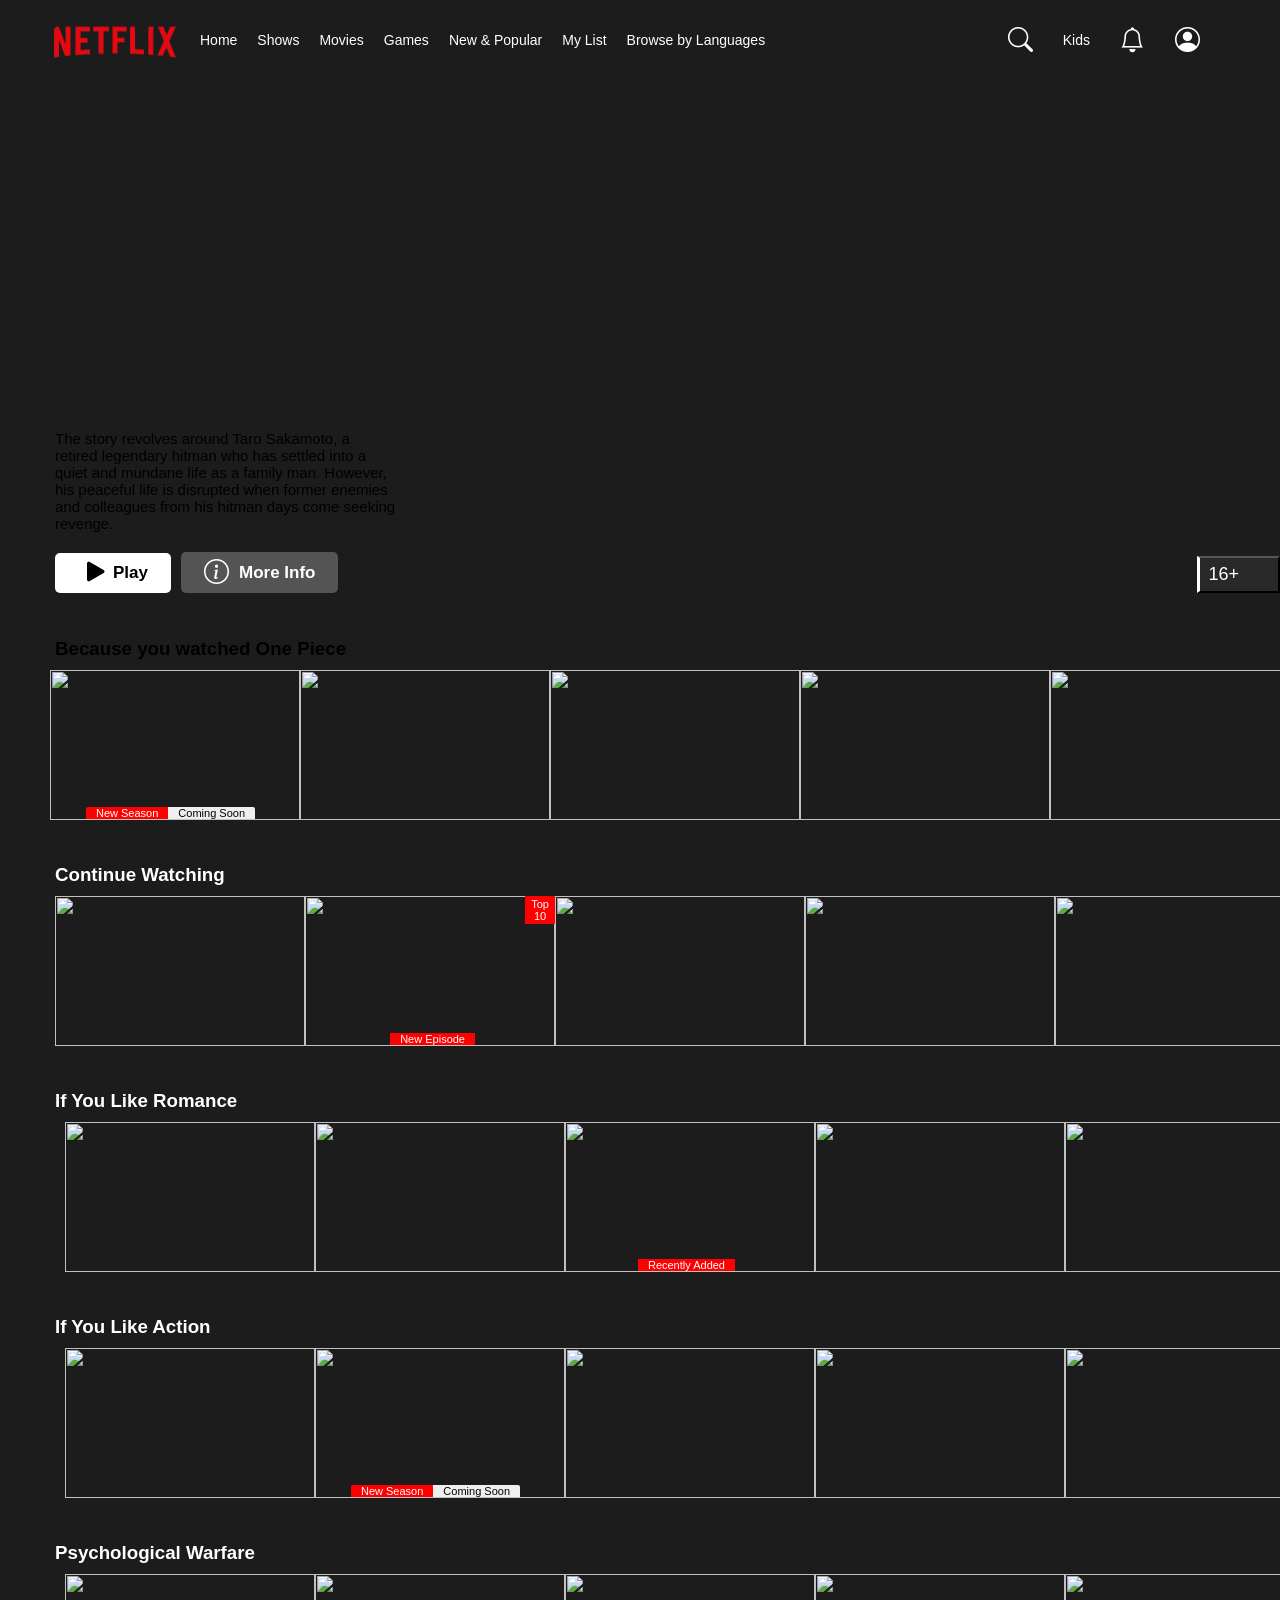
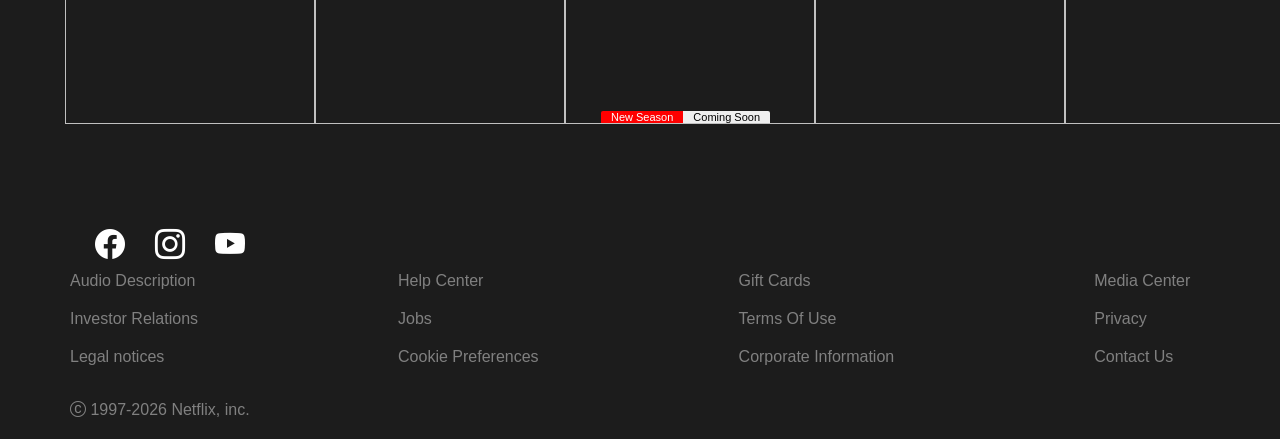
==== index.html @ 8e489f57 "first commit" ====
<!DOCTYPE html>
<html lang="en">
<head>
    <meta charset="UTF-8">
    <meta name="viewport" content="width=device-width, initial-scale=1.0">
    <title>Home - Netflix</title>
    <link rel="stylesheet" href="Index.css">
</head>
<body>
    <div class="bg-img">
        <section>
            <nav>
                <div class="nav-bar">
                    <img src="./Images/images-removebg-preview.png" alt="">
                    <ul>
                        <li class="nav-bar-link"><a href="#">Home</a></li>
                        <li class="nav-bar-link"><a href="#">Shows</a></li>
                        <li class="nav-bar-link"><a href="#">Movies</a></li>
                        <li class="nav-bar-link"><a href="#">Games</a></li>
                        <li class="nav-bar-link"><a href="#">New & Popular</a></li>
                        <li class="nav-bar-link"><a href="#">My List</a></li>
                        <li class="nav-bar-link"><a href="#">Browse by Languages</a></li>
                    </ul>
                </div>
                <div class="nav-accessories">
                    <button class="search"><a href="#"><i class="bi bi-search"></i></a></button>
                    <button class="kids"><a href="#">Kids</a></button>
                    <button class="bell"><a href="#"><i class="bi bi-bell"></i></a></button>
                    <button class="profile"><a href="#"><i class="bi bi-person-circle"></i></a></button>
                </div>
            </nav>
        </section>
        <section>
            <div class="about">
                <div class="about-text">
                    <p>The story revolves around Taro Sakamoto, a retired legendary hitman who has settled into a quiet and mundane life as a family man. However, his peaceful life is disrupted when former enemies and colleagues from his hitman days come seeking revenge.</p>
                </div>
                <div class="about-row">
                    <div class="about-btn">
                        <button class="play"><i class="bi bi-play-fill"></i><b>Play</b></button>
                        <button class="info"><i class="bi bi-info-circle"></i><b>More Info</b></button>
                    </div>
                    <div class="rated">
                        <button class="farend">16+</button>
                    </div>
                </div>
                <div class="end">
                    <h3>Because you watched One Piece</h3>
                </div>
            </div>
        </section>
    </div>
    <section>
            <div class="recommend-one">
                <div class="punch">
                    <img src="https://4kwallpapers.com/images/walls/thumbs_3t/7710.jpg" alt="">
                    <div class="punch-btn">
                        <button class="season">New Season</button>
                        <button class="coming">Coming Soon</button>
                    </div>
                </div>
                <div class="naruto">
                    <img src="https://m.media-amazon.com/images/S/pv-target-images/d4c487d56e29bff49e081d32b3fabf8ea2c32d0d76d14cfa873e3c5e9a75c52d.jpg" alt="">
                </div>
                <div class="bleach">
                    <img src="https://4kwallpapers.com/images/walls/thumbs_3t/19269.jpg" alt="">
                </div>
                <div class="boruto">
                    <img src="https://4kwallpapers.com/images/walls/thumbs_3t/15440.jpg" alt="">
                </div>
                <div class="dragon-ball">
                    <img src="https://4kwallpapers.com/images/walls/thumbs_3t/15790.jpg" alt="">
                </div>
                <div class="hunter">
                    <img src="https://4kwallpapers.com/images/walls/thumbs_3t/10550.jpg" alt="">
                </div>
            </div>
    </section>
    <section>
        <div class="recommend-two-section">
            <h3>Continue Watching</h3>
            <div class="recommend-two">
                <div class="solo">
                    <img src="https://4kwallpapers.com/images/walls/thumbs_3t/25924.jpg" alt="">
                </div>
                <div class="demon">
                    <img src="https://4kwallpapers.com/images/walls/thumbs_3t/22988.jpg" alt="">
                    <div class="demon-btn">
                        <button class="episode">New Episode</button> 
                        <button class="top-ten">Top 10</button>
                    </div>
                </div>
                <div class="clover">
                    <img src="https://4kwallpapers.com/images/walls/thumbs_3t/22979.jpg" alt="">
                </div>
                <div class="hero">
                    <img src="https://4kwallpapers.com/images/walls/thumbs_3t/24244.jpg" alt="">
                </div>
                <div class="chainsaw">
                    <img src="https://4kwallpapers.com/images/walls/thumbs_3t/23984.jpg" alt="">
                </div>
                <div class="spy">
                    <img src="https://4kwallpapers.com/images/walls/thumbs_3t/11194.png" alt="">
                </div>
            </div>
        </div>
    </section>
    <section>
        <div class="recommend-three-section">
            <h3>If You Like Romance</h3>
            <div class="recommend-three">
                <div class="danger">
                    <img src="https://4kwallpapers.com/images/walls/thumbs_3t/16171.jpg" alt="">
                </div>
                <div class="sign">
                    <img src="https://i.ytimg.com/vi/YAq9nDuDKeo/maxresdefault.jpg" alt="">
                </div>
                <div class="zero">
                    <img src="https://4kwallpapers.com/images/walls/thumbs_2t/21422.jpg" alt="">
                    <button class="recent">Recently Added</button>
                </div>
                <div class="galaxy">
                    <img src="https://m.media-amazon.com/images/S/pv-target-images/864659be47ab9a84f8ec2fae50b1a4d36a8cb029d16e828af811b183ad5a7805.png" alt="">
                </div>
                <div class="silent">
                    <img src="https://rukminim2.flixcart.com/image/1366/1366/kwwfte80/poster/p/u/5/medium-a-silent-voice-movie-matte-finish-poster-ama94-original-imag9h7d9byhpfeq.jpeg?q=90" alt="">
                </div>
                <div class="flower">
                    <img src="https://www.bubbleblabber.com/wp-content/uploads/2025/07/flower-1080x765.jpeg" alt="">
                </div>
            </div>
        </div>
    </section>
    <section>
        <div class="recommend-four-section">
            <h3>If You Like Action</h3>
            <div class="recommend-four">
                <div class="gachi">
                    <img src="https://4kwallpapers.com/images/walls/thumbs_3t/22722.jpg" alt="">
                </div>
                <div class="jujutsu">
                    <img src="https://4kwallpapers.com/images/walls/thumbs_3t/25471.jpg" alt="">
                    <div class="jujutsu-btn">
                        <button class="season">New Season</button>
                        <button class="coming">Coming Soon</button>
                    </div>
                </div>
                <div class="wind">
                    <img src="https://4kwallpapers.com/images/wallpapers/wind-breaker-5k-3840x2160-18815.jpg" alt="">
                </div>
                <div class="jobless">
                    <img src="https://4kwallpapers.com/images/walls/thumbs_3t/22933.jpg" alt="">
                </div>
                <div class="kaiju">
                    <img src="https://4kwallpapers.com/images/walls/thumbs_3t/24319.jpg" alt="">
                </div>
                <div class="mash">
                    <img src="https://4kwallpapers.com/images/walls/thumbs_3t/14848.jpg" alt="">
                </div>
            </div>
        </div>
    </section>
    <section>
        <div class="final-recommend-section">
            <h3>Psychological Warfare</h3>
            <div class="recommend-five">
                <div class="assasin">
                    <img src="https://4kwallpapers.com/images/wallpapers/assasination-2732x2732-20394.jpg" alt="">
                </div>
                <div class="death">
                    <img src="http://4kwallpapers.com/images/walls/thumbs_2t/16516.jpg" alt="">
                </div>
                <div class="invincible">
                    <img src="https://4kwallpapers.com/images/walls/thumbs_3t/21462.jpg" alt="">
                    <div class="invincible-btn">
                        <button class="season">New Season</button>
                        <button class="coming">Coming Soon</button>
                    </div>
                </div>
                <div class="dan">
                    <img src="https://4kwallpapers.com/images/walls/thumbs_3t/24680.jpg" alt="">
                </div>
                <div class="shield">
                    <img src="https://4kwallpapers.com/images/walls/thumbs_3t/23283.jpg" alt="">
                </div>
                <div class="tokyo">
                    <img src="https://4kwallpapers.com/images/walls/thumbs_3t/23164.jpg" alt="">
                </div>
            </div>
        </div>
    </section>
    <footer>
        <div class="social-media">
            <i class="bi bi-facebook"></i>
            <i class="bi bi-instagram"></i>
            <i class="bi bi-youtube"></i>
        </div>
        <div class="footer-links">
            <div class="column-one">
                <p><a href="#">Audio Description</a></p>
                <p><a href="#">Investor Relations</a></p>
                <p><a href="#">Legal notices</a></p>
            </div>
            <div class="column-one">
                <p><a href="#">Help Center</a></p>
                <p><a href="#">Jobs</a></p>
                <p><a href="#">Cookie Preferences</a></p>
            </div>
            <div class="column-one">
                <p><a href="#">Gift Cards</a></p>
                <p><a href="#">Terms Of Use</a></p>
                <p><a href="#">Corporate Information</a></p>
            </div>
            <div class="column-one">
                <p><a href="#">Media Center</a></p>
                <p><a href="#">Privacy</a></p>
                <p><a href="#">Contact Us</a></p>
            </div>
        </div>
        <div class="copyright">
            <p><i class="bi bi-c-circle"></i> 1997-2026 Netflix, inc.</p>
        </div>
    </footer>
    
</body>
</html>
---- Index.css ----
@import url('https://fonts.googleapis.com/css2?family=Arimo:ital,wght@0,400..700;1,400..700&family=Google+Sans:ital,opsz,wght@0,17..18,400..700;1,17..18,400..700&family=Inter:ital,opsz,wght@0,14..32,100..900;1,14..32,100..900&family=Poppins:ital,wght@0,100;0,200;0,300;0,400;0,500;0,600;0,700;0,800;0,900;1,100;1,200;1,300;1,400;1,500;1,600;1,700;1,800;1,900&family=Public+Sans:ital,wght@0,100..900;1,100..900&family=Quicksand:wght@300..700&family=Rubik:ital,wght@0,300..900;1,300..900&display=swap');
@import url("https://cdn.jsdelivr.net/npm/bootstrap-icons@1.13.1/font/bootstrap-icons.min.css");
*{
    padding: 0;
    margin: 0;
    box-sizing: border-box;
    font-family: "Google Sans", sans-serif;
}
body{
    background-color: rgba(0, 0, 0, 0.89);
}
.bg-img{
    background-image: url("https://4kwallpapers.com/images/walls/thumbs_3t/23914.jpg");
    background-size: cover;
    background-repeat: no-repeat;
    background-position: bottom;
    position: relative;
    height: 670px;
    width: 100%;
}
nav{
    display: flex;
    justify-content: space-between;
    align-items: center;
}
nav p{
    color: white;
    font-size: 12px;
    font-weight: 900;
    height: 50px;
}
.nav-bar{
    display: flex;
    align-items: center;
    column-gap: 10px;
    margin-left: 40px;
}
.nav-bar img{
    height: 80px;
    width: 150px;
}
.nav-bar ul{
    display: flex;
    list-style: none;
    column-gap: 20px;
    font-size: 14px;
}
.nav-bar ul :hover{
    color: rgba(194, 194, 194, 0.705);
}
.nav-bar ul li a{
    text-decoration: none;
    color: white;
}
.nav-accessories{
    display: flex;
    align-items: center;
    column-gap: 30px;
    margin-right: 80px;
}
.nav-accessories a{
    text-decoration: none;
    color: white;
    font-size: 14px;
}
.search{
    background-color: transparent;
    border-style: none;
}
.bi-search{
    font-size: 25px;
}
.kids{
    background-color: transparent;
    border-style: none;
}
.bell{
    background-color: transparent;
    border-style: none;
}
.bi-bell{
    font-size: 25px;
}
.profile{
    background-color: transparent;
    border-style: none;
}
.bi-person-circle{
    font-size: 25px;
}
.about-text p{
    color: black;
    width: 396px;
    font-size: 15px;
    padding-left: 55px;
    padding-bottom: 20px;
}
.play{
    display: flex;
    align-items: center;
    border: none;
    border-top-left-radius: 5px;
    border-top-right-radius: 5px;
    border-bottom-left-radius: 5px;
    border-bottom-right-radius: 5px;
    background-color: white;
    font-size: 17px;
    padding: 0px 23px;
}
.play:hover{
    background-color: rgba(194, 194, 194, 0.705);
    cursor: pointer;
}
.bi-play-fill{
    font-size: 35px;
}
.info{
    display: flex;
    align-items: center;
    column-gap: 10px;
    border: none;
    border-top-left-radius: 5px;
    border-top-right-radius: 5px;
    border-bottom-left-radius: 5px;
    border-bottom-right-radius: 5px;
    background-color: rgba(109, 109, 110, 0.7);
    color: white;
    font-size: 17px;
    padding: 6px 23px;
}
.info:hover{
    background-color: rgba(109, 109, 110, 0.603);
    cursor: pointer;
}
.bi-info-circle{
    font-size: 25px;
}
.about-btn{
    display: flex;
    align-items: center;
    column-gap: 10px;
    margin-left: 55px;
}
.about-row{
    display: flex;
    align-items: end;
    justify-content: space-between;
}
.farend{
    color: white;
    background-color: rgba(51, 51, 51, .6);
    border-left: 3px solid white;
    padding: 6px 39px 6px 8px;
    font-size: 18px;
}
.about{
    margin-top: 350px;
}
.end{
    position: absolute;
    bottom: 10px;
    left: 55px;
    color: black;
}
.recommend-one{
    display: flex;
    align-items: center;
    justify-content: space-evenly;
}
.punch{
    position: relative;
}
.punch img{
    width: 250px;
    height: 150px;
    margin-left: 50px;
}
.punch-btn{
    display: flex;
    position: absolute;
    bottom: 5px;
    right: 45px;
}
.punch button{
    border: none;
    font-weight: 300;
    font-size: 11px;
    padding: 0px 10px;
}
.invincible{
    position: relative;
}
.invincible img{
    width: 250px;
    height: 150px;
}
.invincible-btn{
    display: flex;
    position: absolute;
    bottom: 5px;
    right: 45px;
}
.invincible button{
    border: none;
    font-weight: 300;
    font-size: 11px;
    padding: 0px 10px;
}
.season{
    background-color: red;
    color: white;
    border-top-left-radius: 2px;
}
.naruto img{
    width: 250px;
    height: 150px;
}
.bleach img{
    width: 250px;
    height: 150px;
}
.hunter img{
    width: 250px;
    height: 150px;
}
.dragon-ball img{
    width: 250px;
    height: 150px;
}
.recommend-two-section h3{
    color: white;
    padding-left: 55px;
    padding-top: 40px;
    padding-bottom: 10px;
}
.recommend-two{
    display: flex;
    align-items: center;
    justify-content: space-evenly;
}
.solo img{
    width: 250px;
    height: 150px;
    margin-left: 55px;
}
.demon{
    position: relative;
}
.demon img{
    width: 250px;
    height: 150px;
}
.episode{
    border: none;
    font-weight: 300;
    font-size: 11px;
    padding: 0px 10px;
    background-color: red;
    color: white;
    position: absolute;
    bottom: 5px;
    right: 80px;
}
.top-ten{
    display: flex;
    flex-direction: column;
    align-items: center;
    border: none;
    font-weight: 300;
    font-size: 11px;
    padding: 2px 10px;
    background-color: red;
    color: white;
    position: absolute;
    top: 0;
    right: 0;
    width: 30px;
}
.clover img{
    width: 250px;
    height: 150px;
}
.hero img{
    width: 250px;
    height: 150px;
}
.chainsaw img{
    width: 250px;
    height: 150px;
}
.spy img{
    width: 250px;
    height: 150px;
}
.recommend-three{
    display: flex;
    align-items: center;
    justify-content: space-evenly;
}
.recommend-three-section h3{
    color: white;
    padding-left: 55px;
    padding-top: 40px;
    padding-bottom: 10px;
}
.danger img{
    width: 250px;
    height: 150px;
    margin-left: 65px;
}
.sign img{
    width: 250px;
    height: 150px;
}
.zero{
    position: relative;
}
.zero img{
    width: 250px;
    height: 150px;
}
.recent{
    border: none;
    font-weight: 300;
    font-size: 11px;
    padding: 0px 10px;
    background-color: red;
    color: white;
    position: absolute;
    bottom: 5px;
    right: 80px;
}
.galaxy img{
    width: 250px;
    height: 150px;
}
.silent img{
    width: 250px;
    height: 150px;
}
.flower img{
    width: 250px;
    height: 150px;
}
.recommend-four-section h3{
    color: white;
    padding-left: 55px;
    padding-top: 40px;
    padding-bottom: 10px;
}
.recommend-four{
    display: flex;
    align-items: center;
    justify-content: space-evenly;
}
.gachi img{
    width: 250px;
    height: 150px;
    margin-left: 65px;
}
.jujutsu{
    position: relative;
}
.jujutsu img{
    width: 250px;
    height: 150px;
}
.jujutsu-btn{
    display: flex;
    position: absolute;
    bottom: 5px;
    right: 45px;
}
.jujutsu button{
    border: none;
    font-weight: 300;
    font-size: 11px;
    padding: 0px 10px;
}
.coming{
    border-top-right-radius: 2px;
}
.wind img{
    width: 250px;
    height: 150px;
}
.jobless img{
    width: 250px;
    height: 150px;
}
.boruto img{
    width: 250px;
    height: 150px;
}
.kaiju img{
    width: 250px;
    height: 150px;
}
.mash img{
    width: 250px;
    height: 150px;
}
.final-recommend-section h3{
    color: white;
    padding-left: 55px;
    padding-top: 40px;
    padding-bottom: 10px;
}
.recommend-five{
    display: flex;
    align-items: center;
    justify-content: space-evenly;
}
.assasin img{
    width: 250px;
    height: 150px;
    margin-left: 65px;
}
.death img{
    width: 250px;
    height: 150px;
}
.dan img{
    width: 250px;
    height: 150px;
}
.shield img{
    width: 250px;
    height: 150px;
}
.tokyo img{
    width: 250px;
    height: 150px;
}
footer{
    margin-top: 100px;
    margin-left: 15px;
}
.social-media{
    display: flex;
    align-items: center;
    column-gap: 30px;
    color: white;
    font-size: 30px;
    margin-bottom: 10px;
    margin-left: 80px;
}
.footer-links{
    display: flex;
    align-items: center;
    column-gap: 200px;
    margin-left: 55px;
}
.footer-links a{
    text-decoration: none;
    color: grey;
}
.footer-links a:hover{
    text-decoration: underline;
}
.column-one{
    display: flex;
    flex-direction: column;
    row-gap: 20px;
}
.copyright{
    color: grey;
    margin-left: 55px;
    margin-top: 35px;
    margin-bottom: 20px;
}
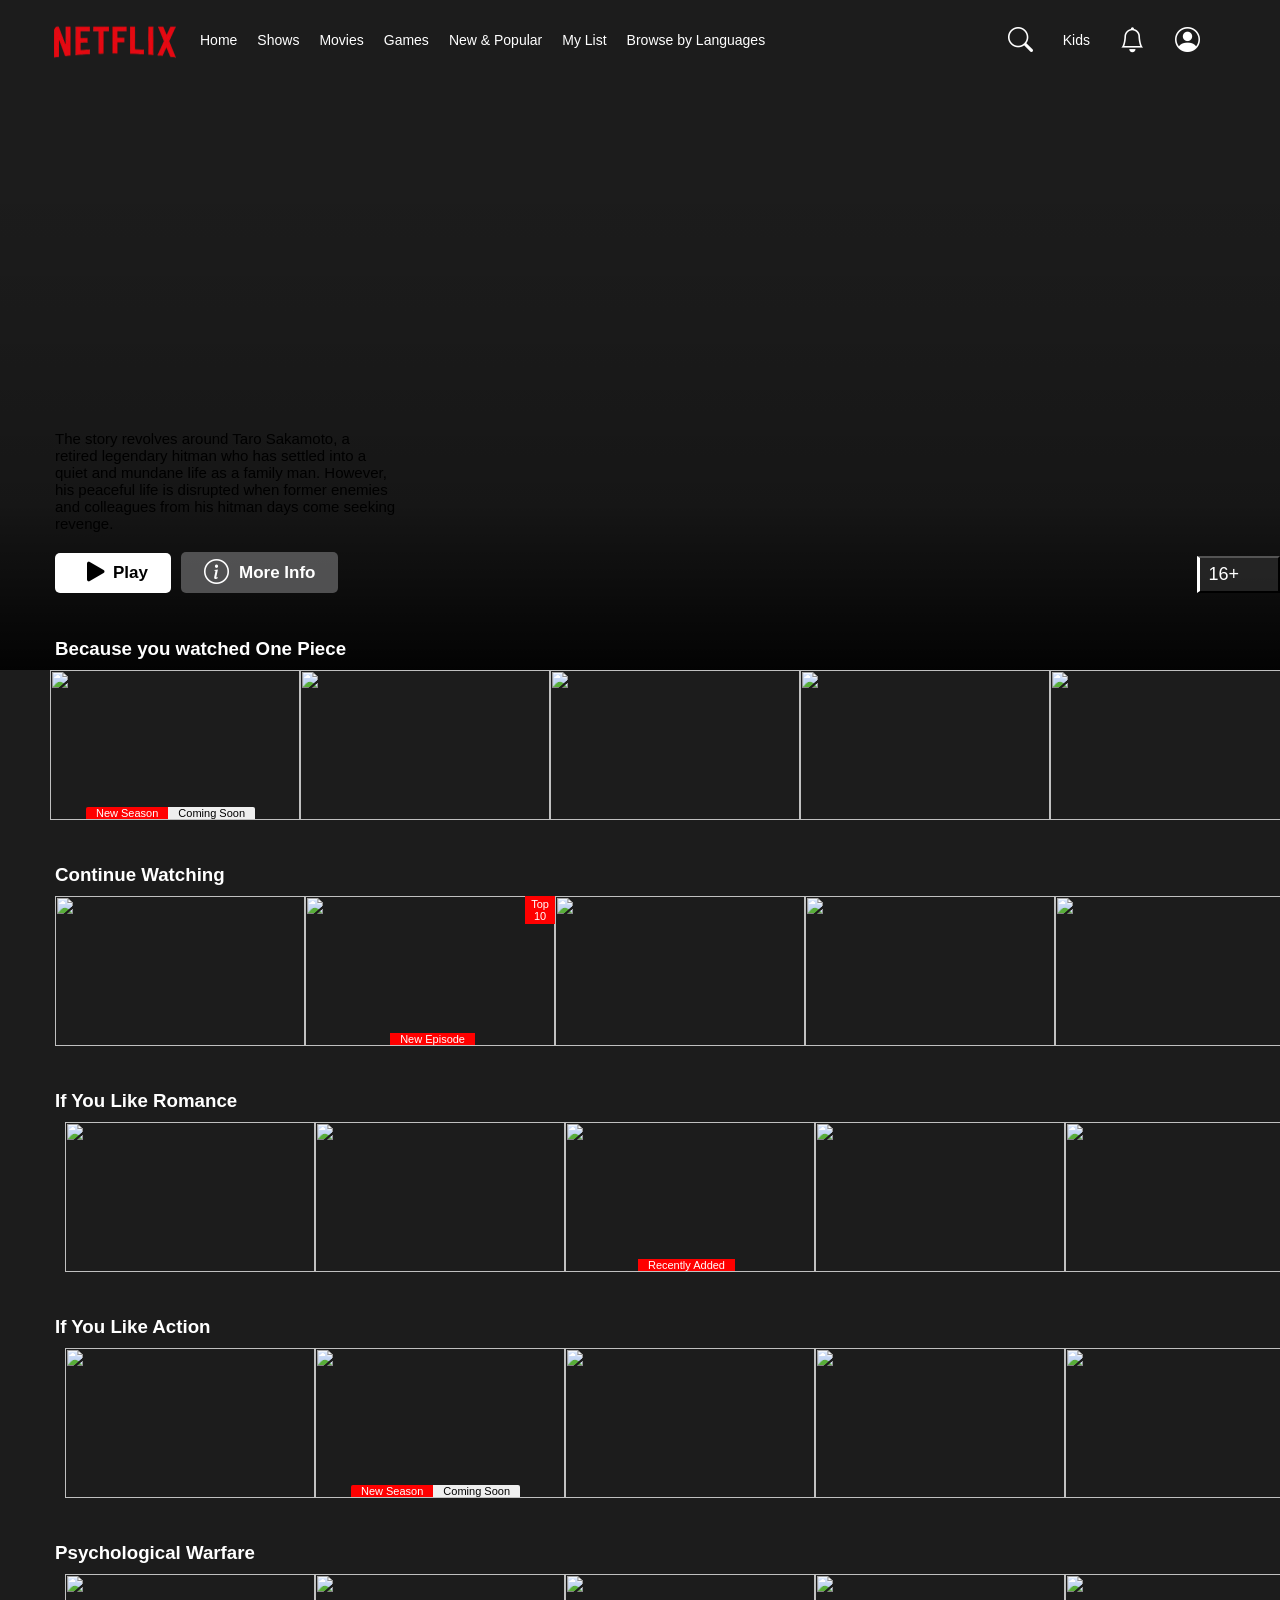
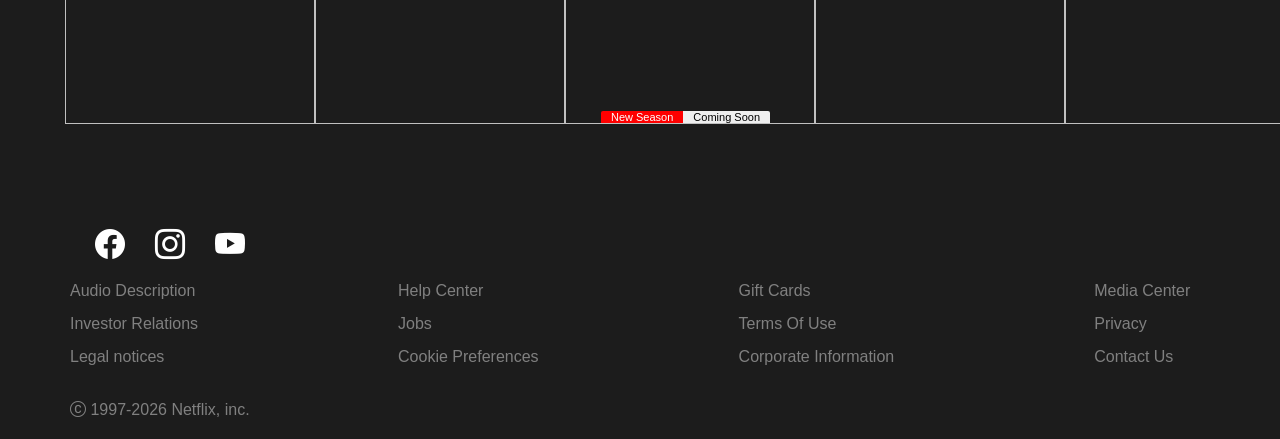
==== commit d943e8b6: "responsiveness" ====
--- a/index.html
+++ b/index.html
@@ -8,50 +8,59 @@
 </head>
 <body>
     <div class="bg-img">
-        <section>
-            <nav>
-                <div class="nav-bar">
-                    <img src="./Images/images-removebg-preview.png" alt="">
-                    <ul>
-                        <li class="nav-bar-link"><a href="#">Home</a></li>
-                        <li class="nav-bar-link"><a href="#">Shows</a></li>
-                        <li class="nav-bar-link"><a href="#">Movies</a></li>
-                        <li class="nav-bar-link"><a href="#">Games</a></li>
-                        <li class="nav-bar-link"><a href="#">New & Popular</a></li>
-                        <li class="nav-bar-link"><a href="#">My List</a></li>
-                        <li class="nav-bar-link"><a href="#">Browse by Languages</a></li>
-                    </ul>
-                </div>
-                <div class="nav-accessories">
-                    <button class="search"><a href="#"><i class="bi bi-search"></i></a></button>
-                    <button class="kids"><a href="#">Kids</a></button>
-                    <button class="bell"><a href="#"><i class="bi bi-bell"></i></a></button>
-                    <button class="profile"><a href="#"><i class="bi bi-person-circle"></i></a></button>
-                </div>
-            </nav>
-        </section>
-        <section>
-            <div class="about">
-                <div class="about-text">
-                    <p>The story revolves around Taro Sakamoto, a retired legendary hitman who has settled into a quiet and mundane life as a family man. However, his peaceful life is disrupted when former enemies and colleagues from his hitman days come seeking revenge.</p>
-                </div>
-                <div class="about-row">
-                    <div class="about-btn">
-                        <button class="play"><i class="bi bi-play-fill"></i><b>Play</b></button>
-                        <button class="info"><i class="bi bi-info-circle"></i><b>More Info</b></button>
-                    </div>
-                    <div class="rated">
-                        <button class="farend">16+</button>
-                    </div>
-                </div>
-                <div class="end">
-                    <h3>Because you watched One Piece</h3>
-                </div>
-            </div>
-        </section>
+        <div class="overlay">
+            <section>
+                <nav>
+                    <i class="bi bi-list burger" id="burger" ></i>
+                    <div class="nav-bar">
+                        <img src="./Images/images-removebg-preview.png" alt="">
+                        <ul id="nav-links">
+                            <li class="nav-bar-link"><a href="#">Home</a></li>
+                            <li class="nav-bar-link"><a href="#">Shows</a></li>
+                            <li class="nav-bar-link"><a href="#">Movies</a></li>
+                            <li class="nav-bar-link"><a href="#">Games</a></li>
+                            <li class="nav-bar-link"><a href="#">New & Popular</a></li>
+                            <li class="nav-bar-link"><a href="#">My List</a></li>
+                            <li class="nav-bar-link"><a href="#">Browse by Languages</a></li>
+                            <div class="nav-accessories" id="hidden-accessories">
+                               <button class="search"><a href="#"><i class="bi bi-search"></i></a></button>
+                               <button class="kids"><a href="#">Kids</a></button>
+                               <button class="bell"><a href="#"><i class="bi bi-bell"></i></a></button>
+                               <button class="profile"><a href="#"><i class="bi bi-person-circle"></i></a></button>
+                           </div>
+                        </ul>
+                    </div>
+                    <div class="nav-accessories hidden">
+                        <button class="search"><a href="#"><i class="bi bi-search"></i></a></button>
+                        <button class="kids"><a href="#">Kids</a></button>
+                        <button class="bell"><a href="#"><i class="bi bi-bell"></i></a></button>
+                        <button class="profile"><a href="#"><i class="bi bi-person-circle"></i></a></button>
+                    </div>
+                </nav>
+            </section>
+            <section>
+                <div class="about">
+                    <div class="about-text">
+                        <p>The story revolves around Taro Sakamoto, a retired legendary hitman who has settled into a quiet and mundane life as a family man. However, his peaceful life is disrupted when former enemies and colleagues from his hitman days come seeking revenge.</p>
+                    </div>
+                    <div class="about-row">
+                        <div class="about-btn">
+                            <button class="play"><i class="bi bi-play-fill"></i><b>Play</b></button>
+                            <button class="info"><i class="bi bi-info-circle"></i><b>More Info</b></button>
+                        </div>
+                        <div class="rated">
+                            <button class="farend">16+</button>
+                        </div>
+                    </div>
+                    <div class="end">
+                        <h3>Because you watched One Piece</h3>
+                    </div>
+                </div>
+            </section>
+        </div>
     </div>
     <section>
-            <div class="recommend-one">
+            <div class="recommend-one movie-container">
                 <div class="punch">
                     <img src="https://4kwallpapers.com/images/walls/thumbs_3t/7710.jpg" alt="">
                     <div class="punch-btn">
@@ -79,7 +88,7 @@
     <section>
         <div class="recommend-two-section">
             <h3>Continue Watching</h3>
-            <div class="recommend-two">
+            <div class="recommend-two movie-container">
                 <div class="solo">
                     <img src="https://4kwallpapers.com/images/walls/thumbs_3t/25924.jpg" alt="">
                 </div>
@@ -108,7 +117,7 @@
     <section>
         <div class="recommend-three-section">
             <h3>If You Like Romance</h3>
-            <div class="recommend-three">
+            <div class="recommend-three movie-container">
                 <div class="danger">
                     <img src="https://4kwallpapers.com/images/walls/thumbs_3t/16171.jpg" alt="">
                 </div>
@@ -134,7 +143,7 @@
     <section>
         <div class="recommend-four-section">
             <h3>If You Like Action</h3>
-            <div class="recommend-four">
+            <div class="recommend-four movie-container">
                 <div class="gachi">
                     <img src="https://4kwallpapers.com/images/walls/thumbs_3t/22722.jpg" alt="">
                 </div>
@@ -163,7 +172,7 @@
     <section>
         <div class="final-recommend-section">
             <h3>Psychological Warfare</h3>
-            <div class="recommend-five">
+            <div class="recommend-five movie-container">
                 <div class="assasin">
                     <img src="https://4kwallpapers.com/images/wallpapers/assasination-2732x2732-20394.jpg" alt="">
                 </div>
@@ -221,6 +230,23 @@
             <p><i class="bi bi-c-circle"></i> 1997-2026 Netflix, inc.</p>
         </div>
     </footer>
+
+
+    <script>
+        const burger = document.getElementById("burger")
+        let nav = document.getElementById("nav-links")
+
+        burger.addEventListener("click", () => {
+            if(nav.style.display == "flex"){
+                nav.style.display = "none"
+            }
+            else{
+                nav.style.display = "flex"
+            }
+        })
+        
+
+    </script>
     
 </body>
 </html>
--- a/Index.css
+++ b/Index.css
@@ -8,6 +8,10 @@
 }
 body{
     background-color: rgba(0, 0, 0, 0.89);
+    position: relative;
+}
+.burger{
+    display: none;
 }
 .bg-img{
     background-image: url("https://4kwallpapers.com/images/walls/thumbs_3t/23914.jpg");
@@ -18,10 +22,15 @@
     height: 670px;
     width: 100%;
 }
+.overlay{
+    background: linear-gradient(to top, rgba(0, 0, 0, 0.89), rgba(0, 0, 0, 0.212), rgba(0, 0, 0, 0.082), rgba(7, 7, 7, 0), transparent);
+    height: 100%;
+}
 nav{
     display: flex;
     justify-content: space-between;
     align-items: center;
+    flex-wrap: wrap;
 }
 nav p{
     color: white;
@@ -41,6 +50,7 @@
 }
 .nav-bar ul{
     display: flex;
+    flex-wrap: wrap;
     list-style: none;
     column-gap: 20px;
     font-size: 14px;
@@ -52,9 +62,13 @@
     text-decoration: none;
     color: white;
 }
+#hidden-accessories{
+    display: none;
+}
 .nav-accessories{
     display: flex;
     align-items: center;
+    flex-wrap: wrap;
     column-gap: 30px;
     margin-right: 80px;
 }
@@ -160,12 +174,19 @@
     position: absolute;
     bottom: 10px;
     left: 55px;
-    color: black;
+    color: white;
 }
 .recommend-one{
     display: flex;
     align-items: center;
     justify-content: space-evenly;
+}
+.movie-container{
+    overflow-x: scroll;
+    cursor: grab;
+}
+.movie-container::-webkit-scrollbar{
+    height: 1px;
 }
 .punch{
     position: relative;
@@ -294,6 +315,7 @@
 }
 .recommend-three{
     display: flex;
+    
     align-items: center;
     justify-content: space-evenly;
 }
@@ -350,6 +372,7 @@
 }
 .recommend-four{
     display: flex;
+    
     align-items: center;
     justify-content: space-evenly;
 }
@@ -408,6 +431,7 @@
 }
 .recommend-five{
     display: flex;
+    
     align-items: center;
     justify-content: space-evenly;
 }
@@ -442,11 +466,20 @@
     column-gap: 30px;
     color: white;
     font-size: 30px;
-    margin-bottom: 10px;
     margin-left: 80px;
 }
+.bi-facebook:hover{
+    cursor: pointer;
+}
+.bi-instagram:hover{
+    cursor: pointer;
+}
+.bi-youtube:hover{
+    cursor: pointer;
+}
 .footer-links{
     display: flex;
+    flex-wrap: wrap;
     align-items: center;
     column-gap: 200px;
     margin-left: 55px;
@@ -461,11 +494,78 @@
 .column-one{
     display: flex;
     flex-direction: column;
-    row-gap: 20px;
+    row-gap: 15px;
+    margin-top: 20px;
 }
 .copyright{
     color: grey;
     margin-left: 55px;
     margin-top: 35px;
     margin-bottom: 20px;
+}
+
+
+
+@media screen and (max-width: 1060px){
+    .nav-bar ul{
+        display: none;
+        display: flex;
+        flex-direction: column;
+    }
+    .burger{
+        display: inline-block;
+        position: absolute;
+        top: 20px;
+        right: 48%;
+        cursor: pointer;
+        color: white;
+        font-size: 25px;
+    }
+}
+@media screen and (max-width: 650px){
+    .nav-bar{
+        display: flex;
+        align-items: start;
+    }
+    .nav-bar ul{
+        display: flex;
+        flex-direction: column;
+        align-items: start;
+    }
+    .burger{
+        display: inline-block;
+        position: absolute;
+        top: 20px;
+        right: 40px;
+        cursor: pointer;
+        color: white;
+        font-size: 25px;
+    }
+    .hidden{
+        display: none;
+    }
+    #hidden-accessories{
+        display: inline-block;
+        margin-right: 30px;
+        width: 120px;
+    }
+    .about{
+        margin-top: 220px;
+    }
+    .about-text p{
+        display: flex;
+        flex-wrap: wrap;
+        color: white;
+        width: 340px;
+        padding-left: 20px;
+        padding-bottom: 0px;
+    }
+    .about-row{
+        margin-top: 10px;
+    }
+    .rated button{
+        position: absolute;
+        right: 0;
+        top: 240px;
+    }
 }
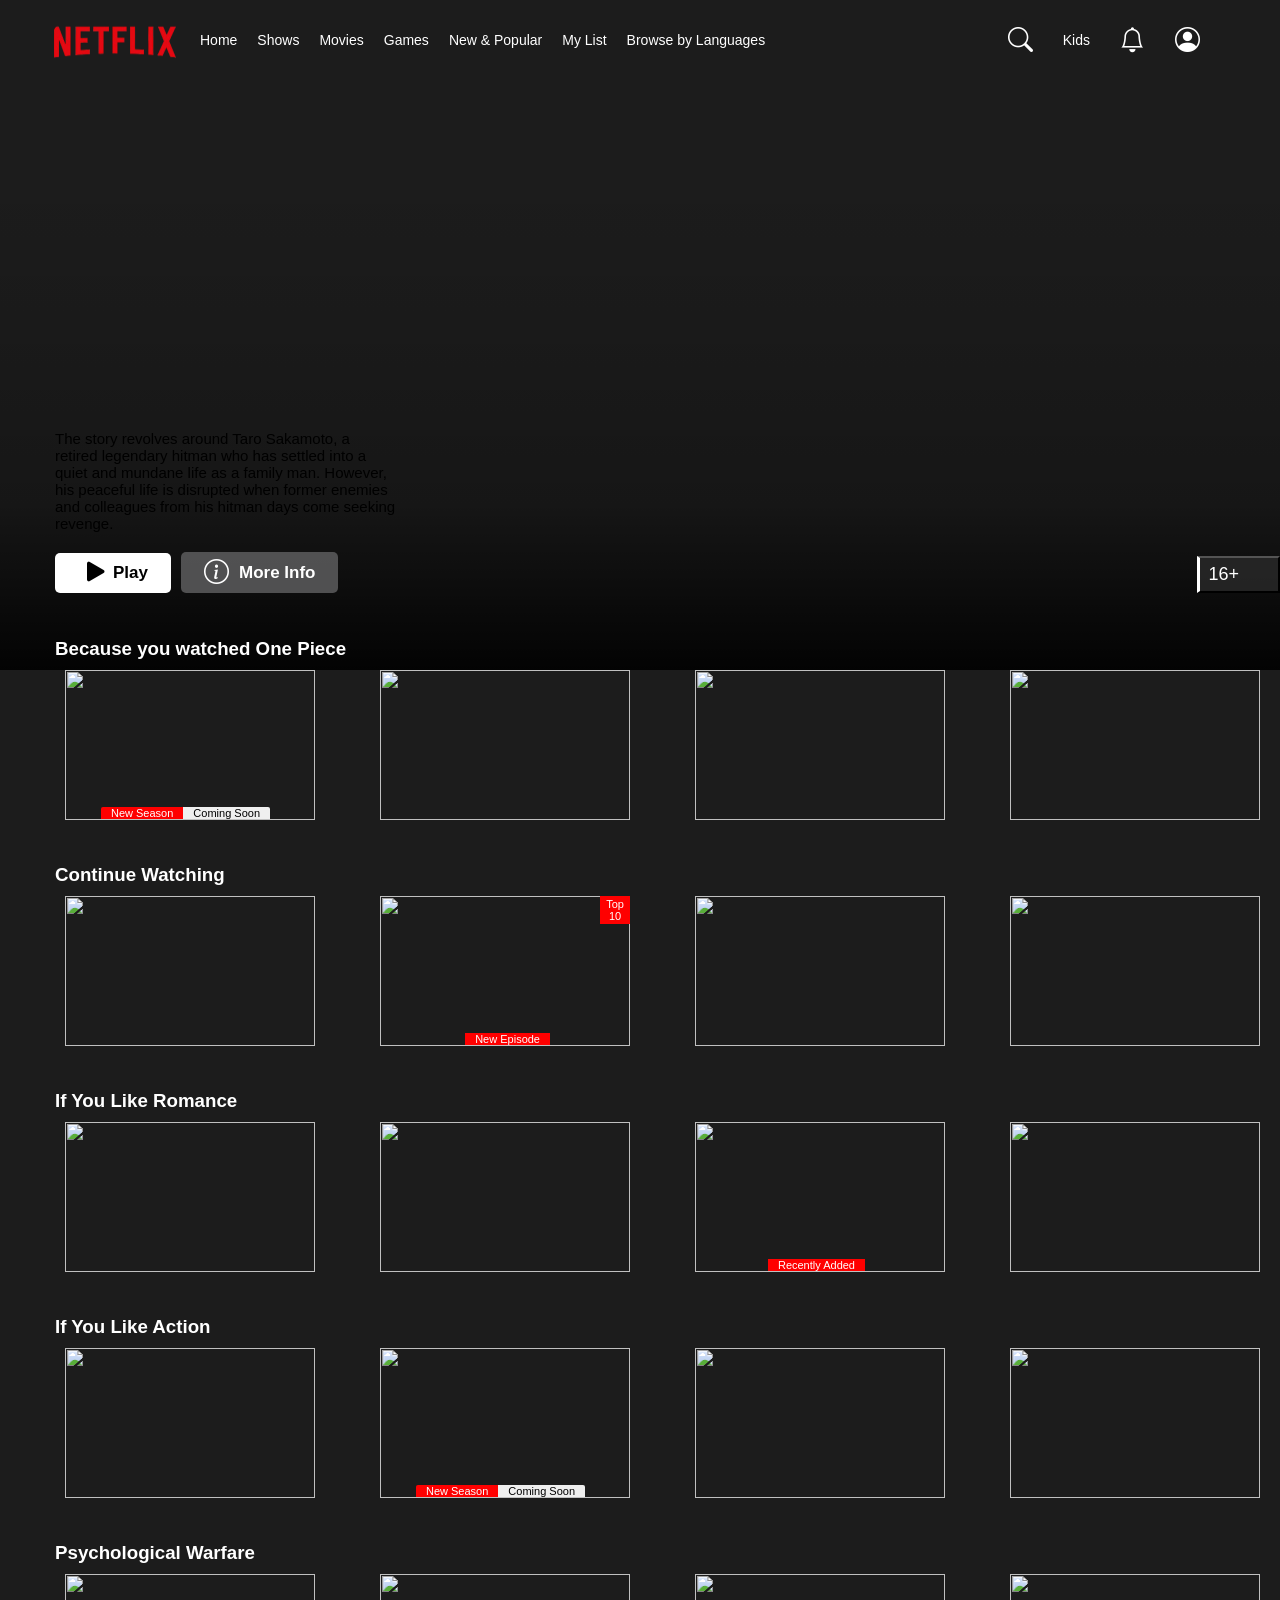
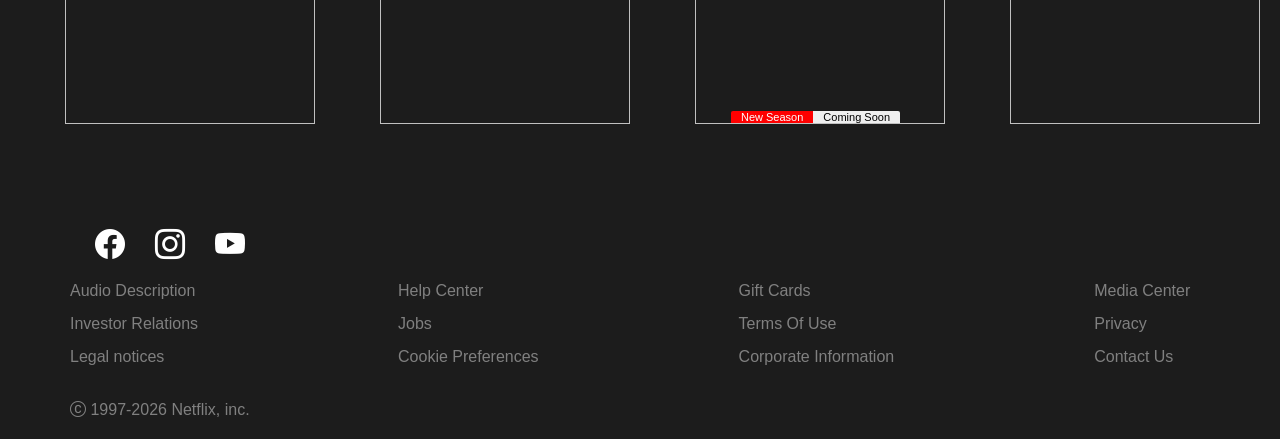
==== commit 1344518a: "API" ====
--- a/index.html
+++ b/index.html
@@ -5,6 +5,7 @@
     <meta name="viewport" content="width=device-width, initial-scale=1.0">
     <title>Home - Netflix</title>
     <link rel="stylesheet" href="Index.css">
+    
 </head>
 <body>
     <div class="bg-img">
@@ -60,27 +61,27 @@
         </div>
     </div>
     <section>
-            <div class="recommend-one movie-container">
-                <div class="punch">
+            <div class="recommend-one movie-container" id="old-gen-container">
+                <div class="punch gachi">
                     <img src="https://4kwallpapers.com/images/walls/thumbs_3t/7710.jpg" alt="">
                     <div class="punch-btn">
                         <button class="season">New Season</button>
                         <button class="coming">Coming Soon</button>
                     </div>
                 </div>
-                <div class="naruto">
+                <div class="naruto gachi">
                     <img src="https://m.media-amazon.com/images/S/pv-target-images/d4c487d56e29bff49e081d32b3fabf8ea2c32d0d76d14cfa873e3c5e9a75c52d.jpg" alt="">
                 </div>
-                <div class="bleach">
+                <div class="bleach gachi">
                     <img src="https://4kwallpapers.com/images/walls/thumbs_3t/19269.jpg" alt="">
                 </div>
-                <div class="boruto">
+                <div class="boruto gachi">
                     <img src="https://4kwallpapers.com/images/walls/thumbs_3t/15440.jpg" alt="">
                 </div>
-                <div class="dragon-ball">
+                <div class="dragon-ball gachi">
                     <img src="https://4kwallpapers.com/images/walls/thumbs_3t/15790.jpg" alt="">
                 </div>
-                <div class="hunter">
+                <div class="hunter gachi">
                     <img src="https://4kwallpapers.com/images/walls/thumbs_3t/10550.jpg" alt="">
                 </div>
             </div>
@@ -88,27 +89,27 @@
     <section>
         <div class="recommend-two-section">
             <h3>Continue Watching</h3>
-            <div class="recommend-two movie-container">
-                <div class="solo">
+            <div class="recommend-two movie-container" id="new-gen-container">
+                <div class="solo gachi">
                     <img src="https://4kwallpapers.com/images/walls/thumbs_3t/25924.jpg" alt="">
                 </div>
-                <div class="demon">
+                <div class="demon gachi">
                     <img src="https://4kwallpapers.com/images/walls/thumbs_3t/22988.jpg" alt="">
                     <div class="demon-btn">
                         <button class="episode">New Episode</button> 
                         <button class="top-ten">Top 10</button>
                     </div>
                 </div>
-                <div class="clover">
+                <div class="clover gachi">
                     <img src="https://4kwallpapers.com/images/walls/thumbs_3t/22979.jpg" alt="">
                 </div>
-                <div class="hero">
+                <div class="hero gachi">
                     <img src="https://4kwallpapers.com/images/walls/thumbs_3t/24244.jpg" alt="">
                 </div>
-                <div class="chainsaw">
+                <div class="chainsaw gachi">
                     <img src="https://4kwallpapers.com/images/walls/thumbs_3t/23984.jpg" alt="">
                 </div>
-                <div class="spy">
+                <div class="spy gachi">
                     <img src="https://4kwallpapers.com/images/walls/thumbs_3t/11194.png" alt="">
                 </div>
             </div>
@@ -117,24 +118,24 @@
     <section>
         <div class="recommend-three-section">
             <h3>If You Like Romance</h3>
-            <div class="recommend-three movie-container">
-                <div class="danger">
+            <div class="recommend-three movie-container" id="romance-container">
+                <div class="danger gachi">
                     <img src="https://4kwallpapers.com/images/walls/thumbs_3t/16171.jpg" alt="">
                 </div>
-                <div class="sign">
+                <div class="sign gachi">
                     <img src="https://i.ytimg.com/vi/YAq9nDuDKeo/maxresdefault.jpg" alt="">
                 </div>
-                <div class="zero">
+                <div class="zero gachi">
                     <img src="https://4kwallpapers.com/images/walls/thumbs_2t/21422.jpg" alt="">
                     <button class="recent">Recently Added</button>
                 </div>
-                <div class="galaxy">
+                <div class="galaxy gachi">
                     <img src="https://m.media-amazon.com/images/S/pv-target-images/864659be47ab9a84f8ec2fae50b1a4d36a8cb029d16e828af811b183ad5a7805.png" alt="">
                 </div>
-                <div class="silent">
+                <div class="silent gachi">
                     <img src="https://rukminim2.flixcart.com/image/1366/1366/kwwfte80/poster/p/u/5/medium-a-silent-voice-movie-matte-finish-poster-ama94-original-imag9h7d9byhpfeq.jpeg?q=90" alt="">
                 </div>
-                <div class="flower">
+                <div class="flower gachi">
                     <img src="https://www.bubbleblabber.com/wp-content/uploads/2025/07/flower-1080x765.jpeg" alt="">
                 </div>
             </div>
@@ -143,27 +144,27 @@
     <section>
         <div class="recommend-four-section">
             <h3>If You Like Action</h3>
-            <div class="recommend-four movie-container">
+            <div class="recommend-four movie-container" id="action-container">
                 <div class="gachi">
                     <img src="https://4kwallpapers.com/images/walls/thumbs_3t/22722.jpg" alt="">
                 </div>
-                <div class="jujutsu">
+                <div class="jujutsu gachi">
                     <img src="https://4kwallpapers.com/images/walls/thumbs_3t/25471.jpg" alt="">
                     <div class="jujutsu-btn">
                         <button class="season">New Season</button>
                         <button class="coming">Coming Soon</button>
                     </div>
                 </div>
-                <div class="wind">
+                <div class="wind gachi">
                     <img src="https://4kwallpapers.com/images/wallpapers/wind-breaker-5k-3840x2160-18815.jpg" alt="">
                 </div>
-                <div class="jobless">
+                <div class="jobless gachi">
                     <img src="https://4kwallpapers.com/images/walls/thumbs_3t/22933.jpg" alt="">
                 </div>
-                <div class="kaiju">
+                <div class="kaiju gachi">
                     <img src="https://4kwallpapers.com/images/walls/thumbs_3t/24319.jpg" alt="">
                 </div>
-                <div class="mash">
+                <div class="mash gachi">
                     <img src="https://4kwallpapers.com/images/walls/thumbs_3t/14848.jpg" alt="">
                 </div>
             </div>
@@ -172,27 +173,27 @@
     <section>
         <div class="final-recommend-section">
             <h3>Psychological Warfare</h3>
-            <div class="recommend-five movie-container">
-                <div class="assasin">
+            <div class="recommend-five movie-container" id="psychological-container">
+                <div class="assasin gachi">
                     <img src="https://4kwallpapers.com/images/wallpapers/assasination-2732x2732-20394.jpg" alt="">
                 </div>
-                <div class="death">
+                <div class="death gachi">
                     <img src="http://4kwallpapers.com/images/walls/thumbs_2t/16516.jpg" alt="">
                 </div>
-                <div class="invincible">
+                <div class="invincible gachi">
                     <img src="https://4kwallpapers.com/images/walls/thumbs_3t/21462.jpg" alt="">
                     <div class="invincible-btn">
                         <button class="season">New Season</button>
                         <button class="coming">Coming Soon</button>
                     </div>
                 </div>
-                <div class="dan">
+                <div class="dan gachi">
                     <img src="https://4kwallpapers.com/images/walls/thumbs_3t/24680.jpg" alt="">
                 </div>
-                <div class="shield">
+                <div class="shield gachi">
                     <img src="https://4kwallpapers.com/images/walls/thumbs_3t/23283.jpg" alt="">
                 </div>
-                <div class="tokyo">
+                <div class="tokyo gachi">
                     <img src="https://4kwallpapers.com/images/walls/thumbs_3t/23164.jpg" alt="">
                 </div>
             </div>
@@ -247,6 +248,8 @@
         
 
     </script>
+
+    <script src="index.js"></script>
     
 </body>
 </html>
--- a/Index.css
+++ b/Index.css
@@ -379,6 +379,7 @@
 .gachi img{
     width: 250px;
     height: 150px;
+    object-fit: cover;
     margin-left: 65px;
 }
 .jujutsu{
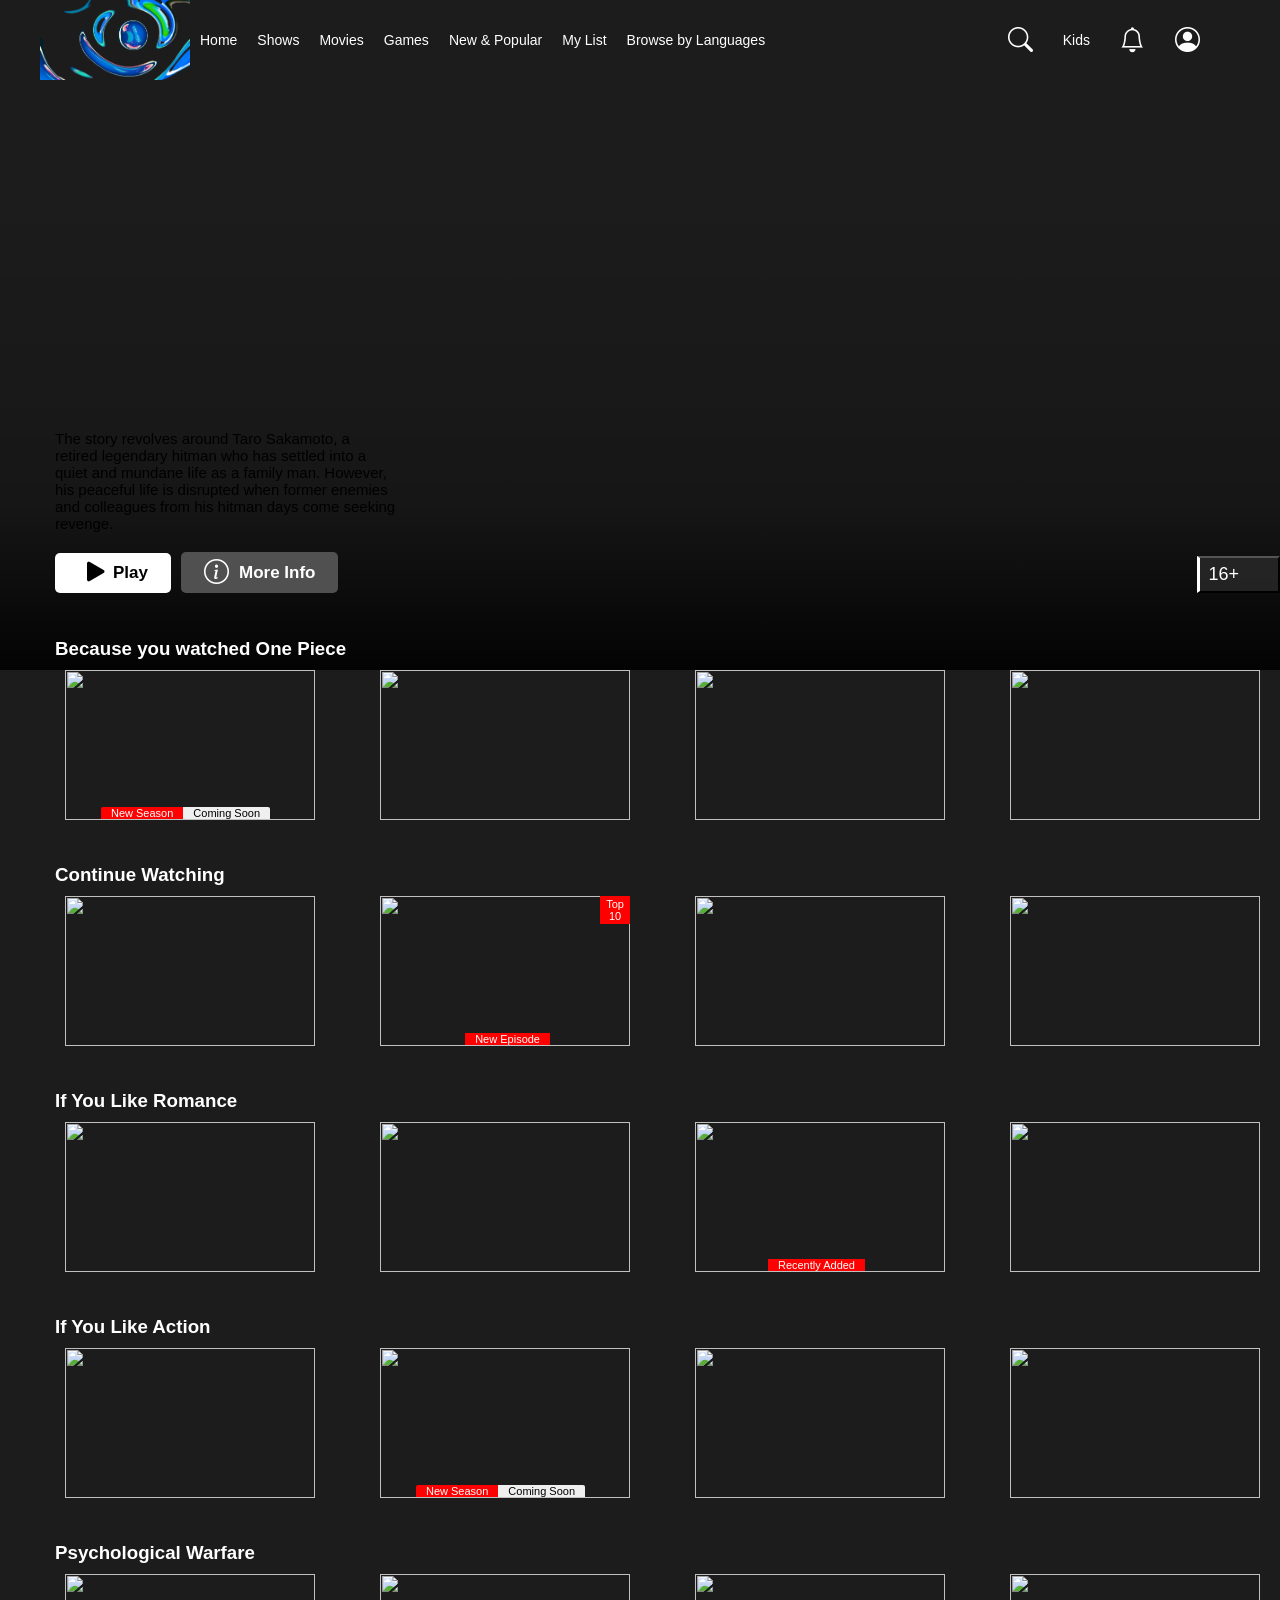
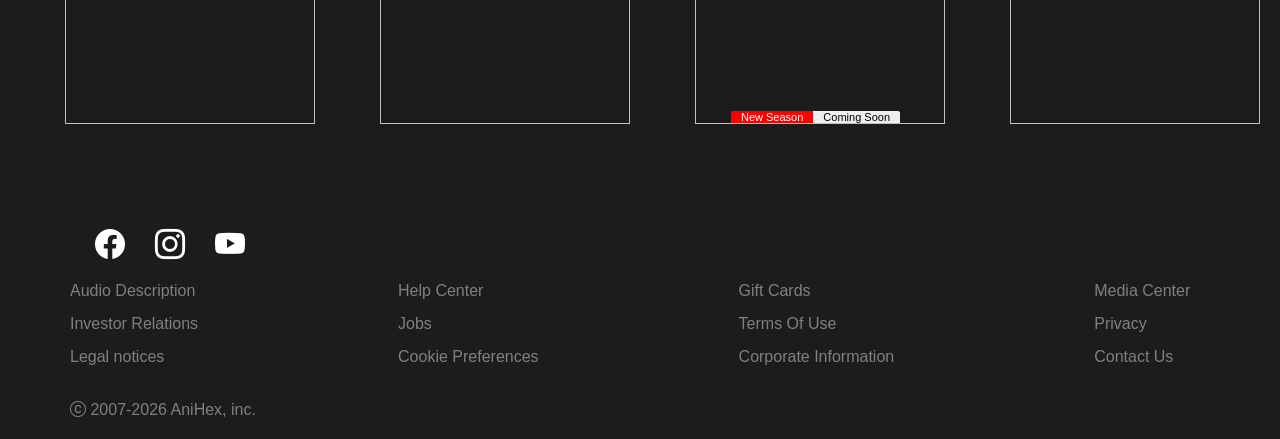
==== commit 07d3f671: "first commit" ====
--- a/index.html
+++ b/index.html
@@ -3,7 +3,7 @@
 <head>
     <meta charset="UTF-8">
     <meta name="viewport" content="width=device-width, initial-scale=1.0">
-    <title>Home - Netflix</title>
+    <title>Home - AniHex</title>
     <link rel="stylesheet" href="Index.css">
     
 </head>
@@ -14,7 +14,7 @@
                 <nav>
                     <i class="bi bi-list burger" id="burger" ></i>
                     <div class="nav-bar">
-                        <img src="./Images/images-removebg-preview.png" alt="">
+                        <img src="./Images/logan-voss-fKA4tOUlULQ-unsplash-removebg-preview.png" alt="">
                         <ul id="nav-links">
                             <li class="nav-bar-link"><a href="#">Home</a></li>
                             <li class="nav-bar-link"><a href="#">Shows</a></li>
@@ -228,7 +228,7 @@
             </div>
         </div>
         <div class="copyright">
-            <p><i class="bi bi-c-circle"></i> 1997-2026 Netflix, inc.</p>
+            <p><i class="bi bi-c-circle"></i> 2007-2026 AniHex, inc.</p>
         </div>
     </footer>
 
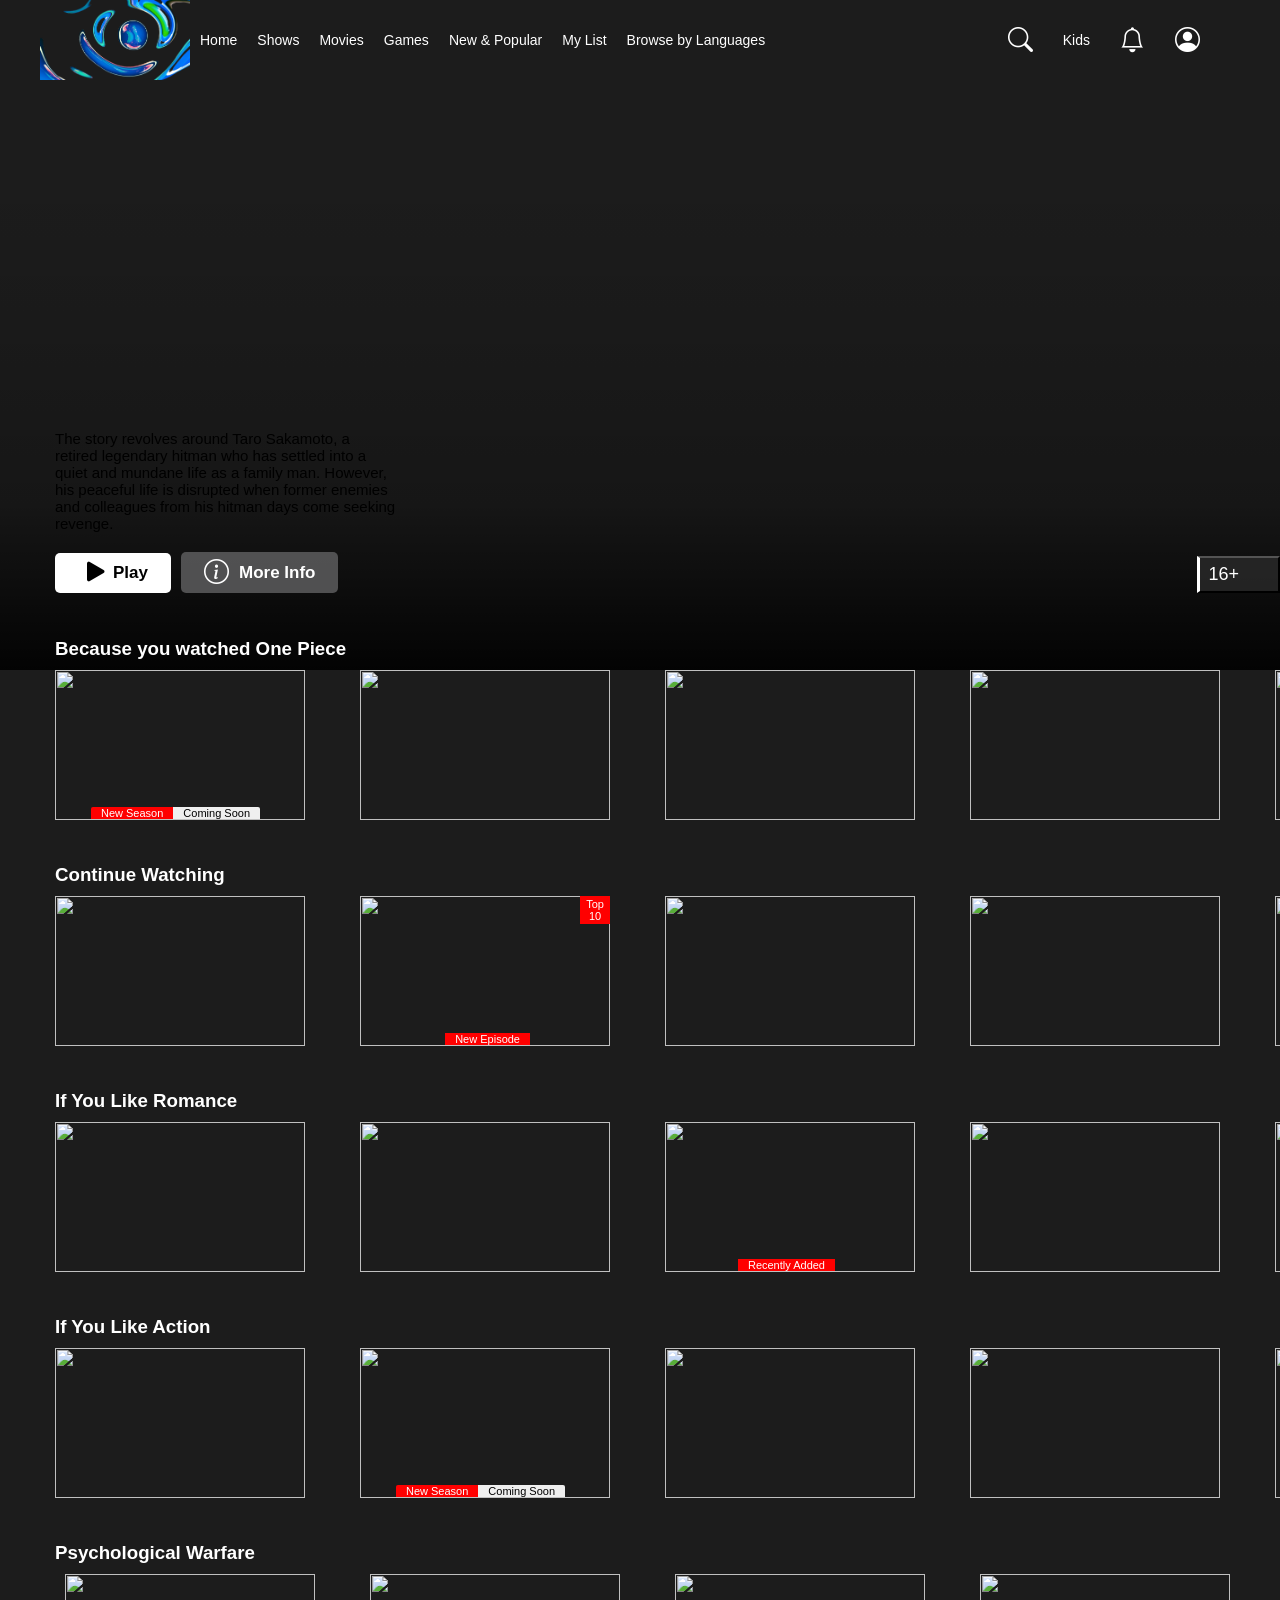
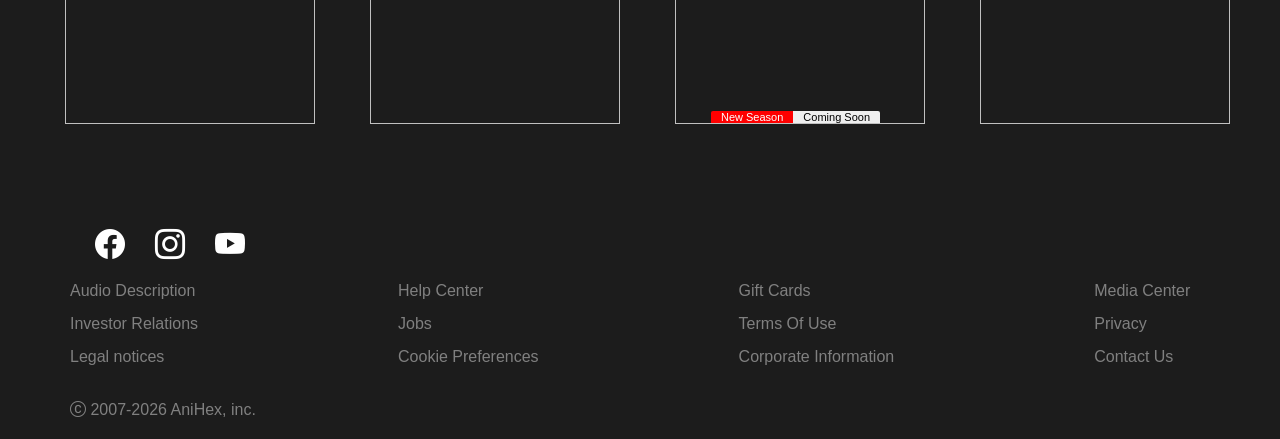
==== commit 2fa94c7d: "Javascript" ====
--- a/index.html
+++ b/index.html
@@ -145,7 +145,7 @@
         <div class="recommend-four-section">
             <h3>If You Like Action</h3>
             <div class="recommend-four movie-container" id="action-container">
-                <div class="gachi">
+                <div class="gachi akuta">
                     <img src="https://4kwallpapers.com/images/walls/thumbs_3t/22722.jpg" alt="">
                 </div>
                 <div class="jujutsu gachi">
--- a/Index.css
+++ b/Index.css
@@ -372,7 +372,6 @@
 }
 .recommend-four{
     display: flex;
-    
     align-items: center;
     justify-content: space-evenly;
 }
@@ -380,7 +379,7 @@
     width: 250px;
     height: 150px;
     object-fit: cover;
-    margin-left: 65px;
+    margin-left: 55px;
 }
 .jujutsu{
     position: relative;
@@ -510,8 +509,17 @@
 @media screen and (max-width: 1060px){
     .nav-bar ul{
         display: none;
-        display: flex;
         flex-direction: column;
+        align-items: start;
+        background-color: #fff;
+        position: absolute;
+        right: -50px;
+        top: 60px;
+        width: 100%;
+        max-width: 400px;
+        row-gap: 20px;
+        padding: 20px;
+        z-index: 20;
     }
     .burger{
         display: inline-block;
@@ -522,16 +530,13 @@
         color: white;
         font-size: 25px;
     }
-}
-@media screen and (max-width: 650px){
-    .nav-bar{
-        display: flex;
-        align-items: start;
-    }
-    .nav-bar ul{
-        display: flex;
-        flex-direction: column;
-        align-items: start;
+    nav{
+        position: relative;
+    }
+    .nav-bar ul li a{
+        text-decoration: none;
+        color: black;
+        font-size: 15px;
     }
     .burger{
         display: inline-block;
@@ -542,13 +547,26 @@
         color: white;
         font-size: 25px;
     }
+}
+@media screen and (max-width: 650px){
+    .nav-bar{
+        display: flex;
+        align-items: start;
+    }
     .hidden{
         display: none;
+    }
+    .nav-accessories{
+        column-gap: 20px;
+    }
+    .nav-accessories a{
+        color: black;
     }
     #hidden-accessories{
         display: inline-block;
         margin-right: 30px;
         width: 120px;
+        color: black;
     }
     .about{
         margin-top: 220px;
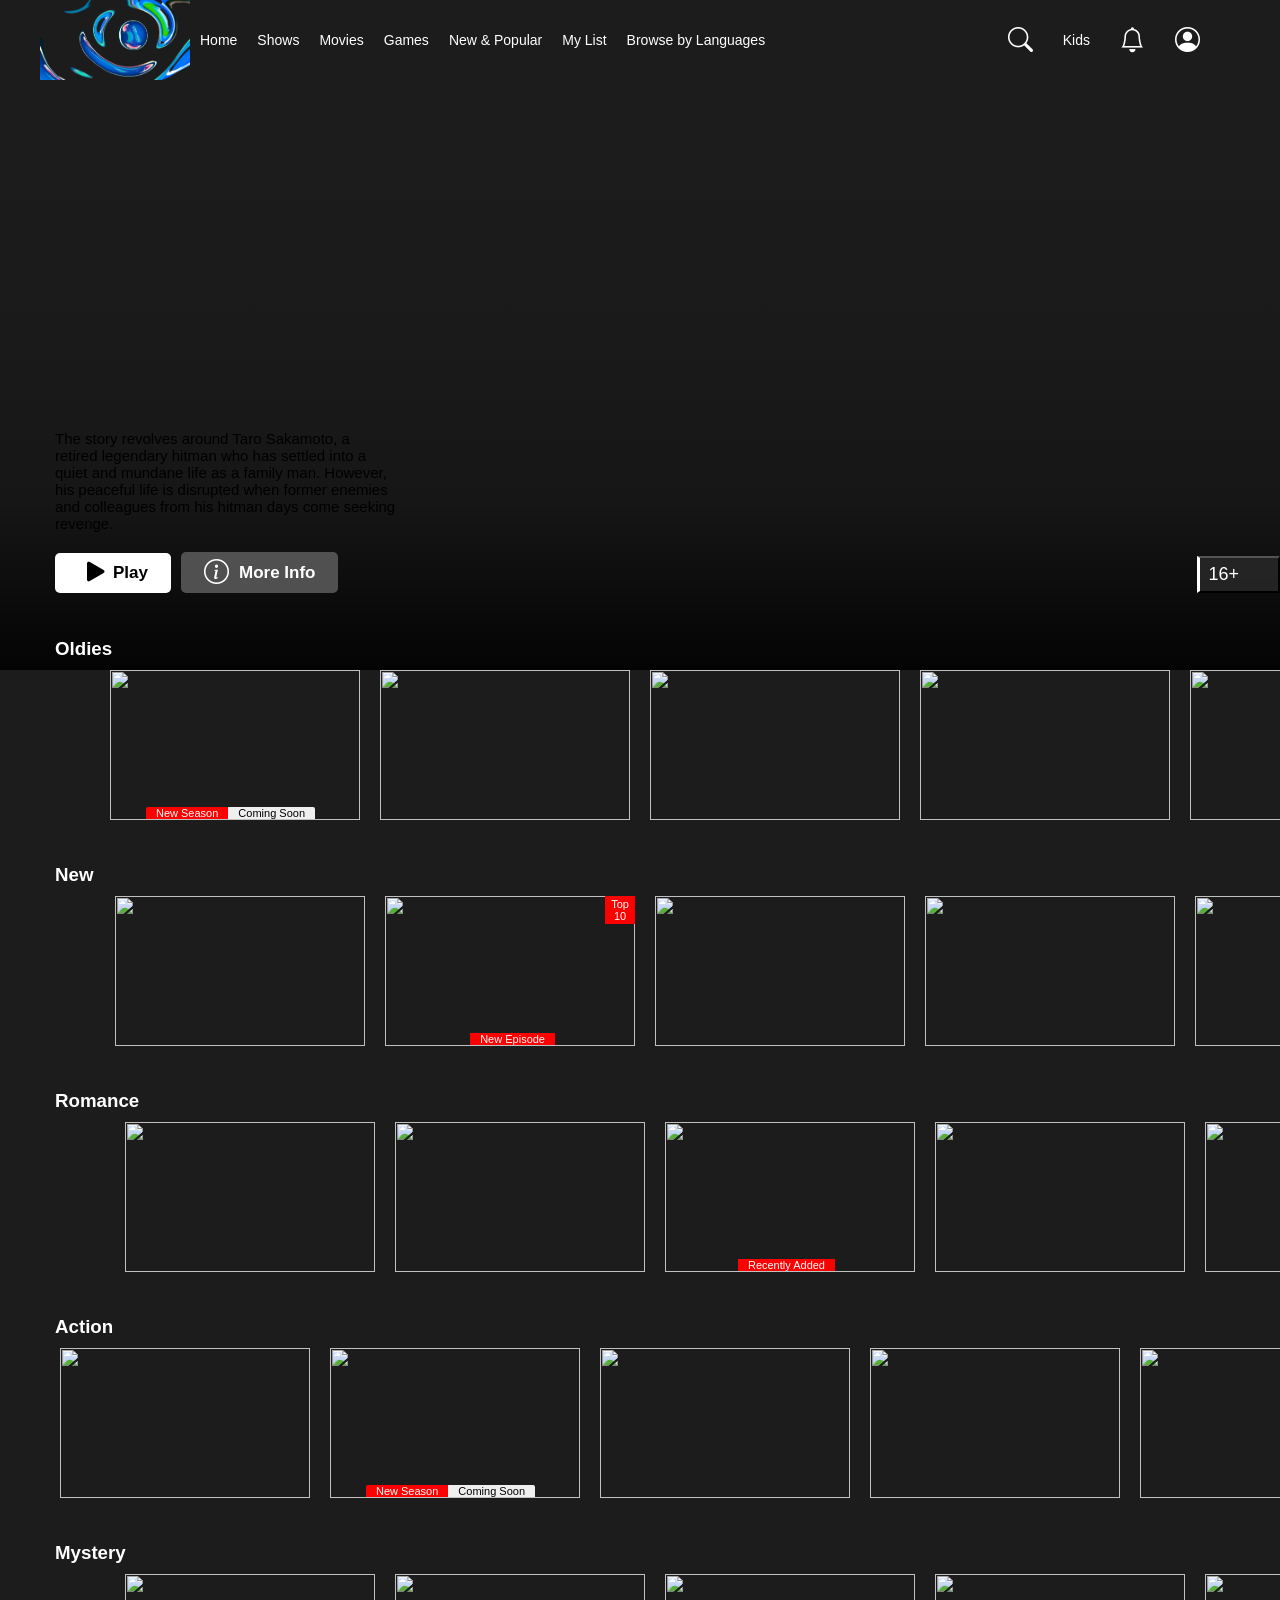
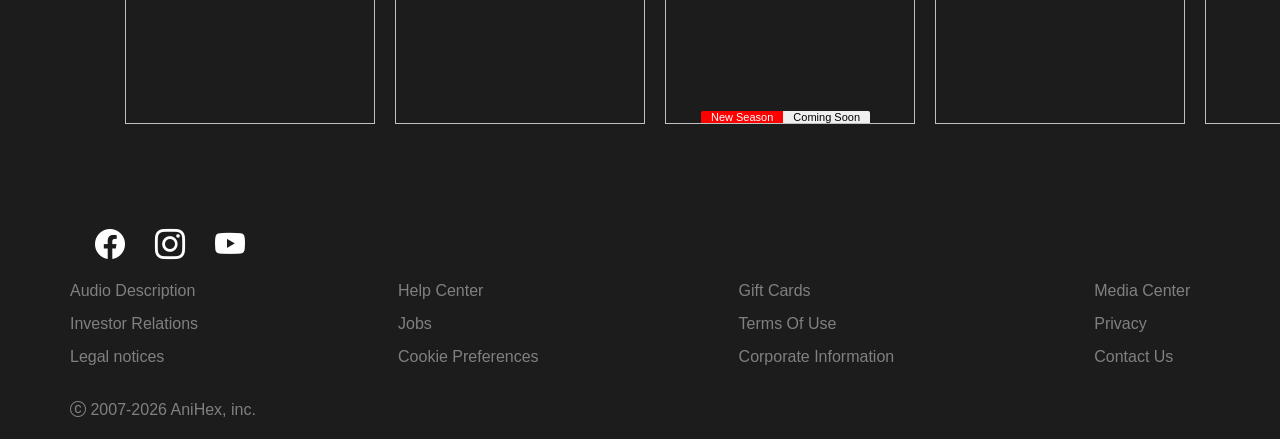
==== commit 25e16567: "Responsiveness" ====
--- a/index.html
+++ b/index.html
@@ -54,7 +54,7 @@
                         </div>
                     </div>
                     <div class="end">
-                        <h3>Because you watched One Piece</h3>
+                        <h3>Oldies</h3>
                     </div>
                 </div>
             </section>
@@ -88,7 +88,7 @@
     </section>
     <section>
         <div class="recommend-two-section">
-            <h3>Continue Watching</h3>
+            <h3>New</h3>
             <div class="recommend-two movie-container" id="new-gen-container">
                 <div class="solo gachi">
                     <img src="https://4kwallpapers.com/images/walls/thumbs_3t/25924.jpg" alt="">
@@ -117,7 +117,7 @@
     </section>
     <section>
         <div class="recommend-three-section">
-            <h3>If You Like Romance</h3>
+            <h3>Romance</h3>
             <div class="recommend-three movie-container" id="romance-container">
                 <div class="danger gachi">
                     <img src="https://4kwallpapers.com/images/walls/thumbs_3t/16171.jpg" alt="">
@@ -143,9 +143,9 @@
     </section>
     <section>
         <div class="recommend-four-section">
-            <h3>If You Like Action</h3>
+            <h3>Action</h3>
             <div class="recommend-four movie-container" id="action-container">
-                <div class="gachi akuta">
+                <div class="gachi">
                     <img src="https://4kwallpapers.com/images/walls/thumbs_3t/22722.jpg" alt="">
                 </div>
                 <div class="jujutsu gachi">
@@ -172,7 +172,7 @@
     </section>
     <section>
         <div class="final-recommend-section">
-            <h3>Psychological Warfare</h3>
+            <h3>Mystery</h3>
             <div class="recommend-five movie-container" id="psychological-container">
                 <div class="assasin gachi">
                     <img src="https://4kwallpapers.com/images/wallpapers/assasination-2732x2732-20394.jpg" alt="">
--- a/Index.css
+++ b/Index.css
@@ -179,7 +179,8 @@
 .recommend-one{
     display: flex;
     align-items: center;
-    justify-content: space-evenly;
+    column-gap: 20px;
+    margin-left: 60px;
 }
 .movie-container{
     overflow-x: scroll;
@@ -257,7 +258,8 @@
 .recommend-two{
     display: flex;
     align-items: center;
-    justify-content: space-evenly;
+    column-gap: 20px;
+    margin-left: 60px;
 }
 .solo img{
     width: 250px;
@@ -315,9 +317,9 @@
 }
 .recommend-three{
     display: flex;
-    
-    align-items: center;
-    justify-content: space-evenly;
+    column-gap: 20px;
+    align-items: center;
+    margin-left: 60px;
 }
 .recommend-three-section h3{
     color: white;
@@ -373,13 +375,13 @@
 .recommend-four{
     display: flex;
     align-items: center;
-    justify-content: space-evenly;
+    column-gap: 20px;
+    margin-left: 60px;
 }
 .gachi img{
     width: 250px;
     height: 150px;
     object-fit: cover;
-    margin-left: 55px;
 }
 .jujutsu{
     position: relative;
@@ -431,9 +433,9 @@
 }
 .recommend-five{
     display: flex;
-    
-    align-items: center;
-    justify-content: space-evenly;
+    column-gap: 20px;
+    align-items: center;
+    margin-left: 60px;
 }
 .assasin img{
     width: 250px;
@@ -513,8 +515,8 @@
         align-items: start;
         background-color: #fff;
         position: absolute;
-        right: -50px;
         top: 60px;
+        right: 0;
         width: 100%;
         max-width: 400px;
         row-gap: 20px;
@@ -552,6 +554,7 @@
     .nav-bar{
         display: flex;
         align-items: start;
+        margin-left: 20px;
     }
     .hidden{
         display: none;
@@ -587,4 +590,19 @@
         right: 0;
         top: 240px;
     }
+    .recommend-one{
+        margin-left: 30px;
+    }
+    .recommend-two{
+        margin-left: 30px;
+    }
+    .recommend-three{
+        margin-left: 30px;
+    }
+    .recommend-four{
+        margin-left: 30px;
+    }
+    .recommend-five{
+        margin-left: 30px;
+    }
 }
